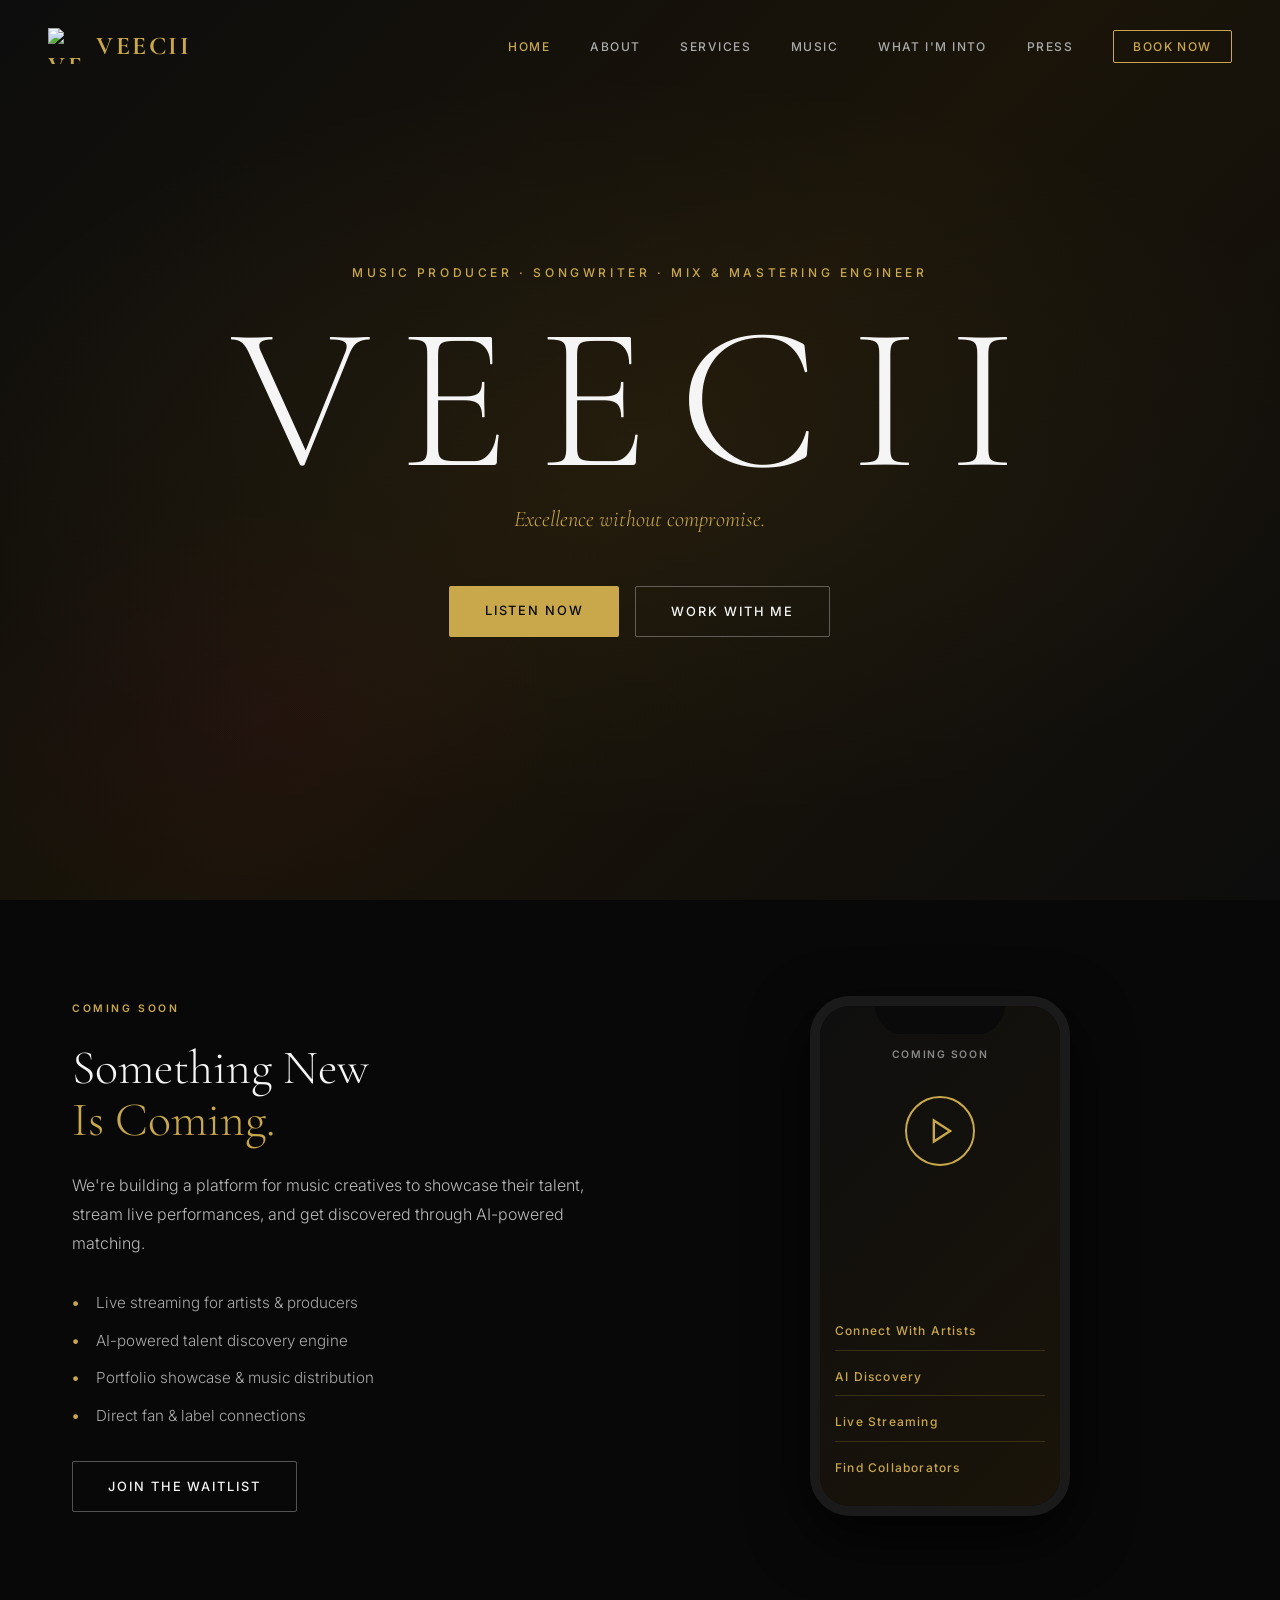
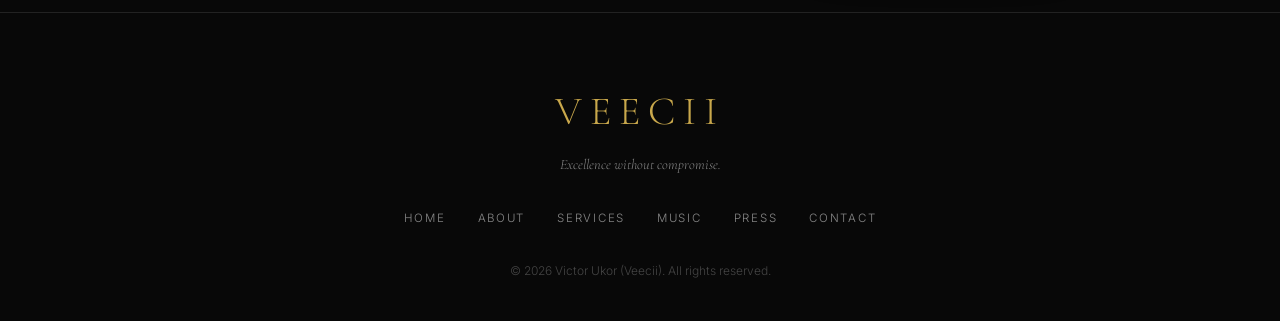
==== index.html @ 0ed98b61 "Add files via upload first website" ====
<!DOCTYPE html>
<html lang="en">
<head>
  <meta charset="UTF-8" />
  <meta name="viewport" content="width=device-width, initial-scale=1.0" />
  <title>VEECII | Victor Ukor</title>
  <link rel="stylesheet" href="style.css" />
  <link href="https://fonts.googleapis.com/css2?family=Cormorant+Garamond:wght@300;400;600;700&family=Inter:wght@300;400;500;600&display=swap" rel="stylesheet" />
</head>
<body>

  <!-- NAV -->
  <nav id="navbar">
    <a class="nav-logo" href="./index.html">
      <img src="https://res.cloudinary.com/dcmpmiurf/image/upload/q_auto/f_auto/v1778636000/vc_pro_vyt9ii.jpg" alt="VEECII logo" class="nav-logo-image" />
      <span>VEECII</span>
    </a>
    <button class="nav-toggle" id="navToggle" aria-label="Toggle menu" aria-controls="navLinks" aria-expanded="false">
      <span></span><span></span><span></span>
    </button>
    <ul class="nav-links" id="navLinks">
      <li><a href="./index.html" class="active">Home</a></li>
      <li><a href="about/index.html">About</a></li>
      <li><a href="services/index.html">Services</a></li>
      <li><a href="music/index.html">Music</a></li>
      <li><a href="into/index.html">What I'm Into</a></li>
      <li><a href="press/index.html">Press</a></li>
      <li><a href="contact/index.html" class="nav-cta">BOOK NOW</a></li>
    </ul>
  </nav>

  <!-- HERO -->
  <section id="hero">
    <div class="hero-overlay"></div>
    <div class="hero-content">
      <p class="hero-eyebrow">Music Producer · Songwriter · Mix & Mastering Engineer</p>
      <h1 class="hero-title">VEECII</h1>
      <p class="hero-tagline">Excellence without compromise.</p>
      <div class="hero-actions">
        <a href="music/index.html" class="btn btn-primary">Listen Now</a>
        <a href="contact/index.html" class="btn btn-outline">Work With Me</a>
      </div>
    </div>
  </section>

  <!-- COMING SOON -->
  <section id="coming-soon" class="coming-soon-section">
    <div class="container">
      <div class="coming-soon-content">
        <div class="coming-soon-text">
          <span class="coming-soon-label">COMING SOON</span>
          <h2 class="coming-soon-heading">
            Something New<br>
            <span class="highlight">Is Coming.</span>
          </h2>
          <p class="coming-soon-description">
            We're building a platform for music creatives to showcase their talent, stream live performances, and get discovered through AI-powered matching.
          </p>
          <ul class="coming-soon-features">
            <li>Live streaming for artists & producers</li>
            <li>AI-powered talent discovery engine</li>
            <li>Portfolio showcase & music distribution</li>
            <li>Direct fan & label connections</li>
          </ul>
          <a href="contact/index.html?inquiry=waitlist" class="btn btn-outline">JOIN THE WAITLIST</a>
        </div>
        <div class="coming-soon-mockup">
          <div class="phone-frame">
            <div class="phone-notch"></div>
            <div class="phone-content">
              <div class="phone-header">COMING SOON</div>
              <div class="phone-play-btn">
                <svg viewBox="0 0 24 24" fill="none" stroke="currentColor" stroke-width="2">
                  <polygon points="5 3 19 12 5 21 5 3"></polygon>
                </svg>
              </div>
              <div class="phone-visualizer">
                <span></span><span></span><span></span><span></span><span></span><span></span><span></span><span></span>
              </div>
              <div class="phone-menu">
                <div class="phone-menu-item">Connect with Artists</div>
                <div class="phone-menu-item">AI Discovery</div>
                <div class="phone-menu-item">Live Streaming</div>
                <div class="phone-menu-item">Find Collaborators</div>
              </div>
            </div>
          </div>
        </div>
      </div>
    </div>
  </section>

  <!-- FOOTER -->
  <footer>
    <div class="container">
      <div class="footer-logo">VEECII</div>
      <p class="footer-tagline">Excellence without compromise.</p>
      <div class="footer-links">
        <a href="./index.html">Home</a>
        <a href="about/index.html">About</a>
        <a href="services/index.html">Services</a>
        <a href="music/index.html">Music</a>
        <a href="press/index.html">Press</a>
        <a href="contact/index.html">Contact</a>
      </div>
      <p class="footer-copy">&copy; 2026 Victor Ukor (Veecii). All rights reserved.</p>
    </div>
  </footer>

  <script src="script.js"></script>
</body>
</html>
---- style.css ----
/* ============================
   VEECII — Dark Gold Theme
   ============================ */

:root {
  --black: #080808;
  --dark: #111111;
  --card: #161616;
  --border: #222222;
  --gold: #c9a84c;
  --gold-light: #e2c47a;
  --white: #f5f5f5;
  --muted: #888888;
  --pink: #f20374;
  --font-serif: 'Cormorant Garamond', Georgia, serif;
  --font-sans: 'Inter', system-ui, sans-serif;
  --max: 1200px;
  --transition: 0.35s ease;
}

*, *::before, *::after { box-sizing: border-box; margin: 0; padding: 0; }

html { scroll-behavior: smooth; font-size: 16px; }

body {
  background: var(--black);
  color: var(--white);
  font-family: var(--font-sans);
  font-weight: 300;
  line-height: 1.7;
  overflow-x: hidden;
}

img { display: block; max-width: 100%; height: auto; }
a { color: inherit; text-decoration: none; }

/* ── UTILITY ── */
.container { max-width: var(--max); margin: 0 auto; padding: 0 2rem; }
.center { text-align: center; }

h1, h2, h3, h4 { font-family: var(--font-serif); font-weight: 400; line-height: 1.15; }
h2 { font-size: clamp(2rem, 5vw, 3.5rem); margin-bottom: 1.5rem; }
h3 { font-size: 1.4rem; margin-bottom: 0.75rem; }
h4 { font-size: 1.1rem; }
em { font-style: italic; color: var(--gold); }
strong { font-weight: 600; color: var(--gold-light); }

p { margin-bottom: 1rem; color: #ccc; }

.section-label {
  display: block;
  font-family: var(--font-sans);
  font-size: 0.7rem;
  font-weight: 600;
  letter-spacing: 0.25em;
  text-transform: uppercase;
  color: var(--gold);
  margin-bottom: 1rem;
}
.section-label.center { text-align: center; }

section { padding: 6rem 0; }

.split {
  display: grid;
  grid-template-columns: 1fr 1fr;
  gap: 5rem;
  align-items: center;
}
.split.reverse { direction: rtl; }
.split.reverse > * { direction: ltr; }

/* ── BUTTONS ── */
.btn {
  display: inline-block;
  font-family: var(--font-sans);
  font-size: 0.8rem;
  font-weight: 500;
  letter-spacing: 0.15em;
  text-transform: uppercase;
  padding: 0.85rem 2.2rem;
  border-radius: 2px;
  transition: all var(--transition);
  cursor: pointer;
  border: none;
}
.btn-primary {
  background: var(--gold);
  color: var(--black);
}
.btn-primary:hover { background: var(--gold-light); transform: translateY(-2px); }

.btn-outline {
  background: transparent;
  color: var(--white);
  border: 1px solid rgba(255,255,255,0.3);
}
.btn-outline:hover { border-color: var(--gold); color: var(--gold); transform: translateY(-2px); }
.btn.small { padding: 0.6rem 1.4rem; font-size: 0.72rem; margin-top: 1rem; }
.btn.full { width: 100%; text-align: center; }

/* ── NAV ── */
#navbar {
  position: fixed;
  top: 0; left: 0; right: 0;
  z-index: 100;
  display: flex;
  align-items: center;
  justify-content: space-between;
  padding: 1.5rem 3rem;
  transition: background var(--transition), padding var(--transition);
}
#navbar.scrolled {
  background: rgba(8,8,8,0.95);
  backdrop-filter: blur(10px);
  padding: 1rem 3rem;
  border-bottom: 1px solid var(--border);
}
.nav-logo {
  display: inline-flex;
  align-items: center;
  gap: 0.75rem;
  font-family: var(--font-serif);
  font-size: 1.6rem;
  font-weight: 700;
  letter-spacing: 0.1em;
  color: var(--gold);
  text-decoration: none;
}
.nav-logo-image {
  display: block;
  width: 36px;
  height: 36px;
  object-fit: contain;
}
.nav-links { list-style: none; display: flex; gap: 2.5rem; align-items: center; }
.nav-links a {
  font-size: 0.75rem;
  font-weight: 500;
  letter-spacing: 0.12em;
  text-transform: uppercase;
  color: #aaa;
  transition: color var(--transition);
}
.nav-links a:hover { color: var(--white); }
.nav-links a.active { color: var(--gold); }
.nav-links a.nav-cta {
  color: var(--gold);
  border: 1px solid var(--gold);
  padding: 0.5rem 1.2rem;
  border-radius: 2px;
}
.nav-links a.nav-cta:hover { background: var(--gold); color: var(--black); }

.nav-toggle {
  display: none;
  flex-direction: column;
  gap: 5px;
  background: none;
  border: none;
  cursor: pointer;
  padding: 4px;
}
.nav-toggle span {
  display: block;
  width: 24px;
  height: 1.5px;
  background: var(--white);
  transition: all var(--transition);
}

/* ── HERO ── */
#hero {
  position: relative;
  min-height: 100vh;
  display: flex;
  align-items: center;
  justify-content: center;
  padding: 0;
  background: linear-gradient(135deg, #0d0d0d 0%, #1a1409 50%, #0d0d0d 100%);
  overflow: hidden;
}
#hero::before {
  content: '';
  position: absolute;
  inset: 0;
  background:
    radial-gradient(ellipse 80% 60% at 50% 50%, rgba(201,168,76,0.06) 0%, transparent 70%),
    radial-gradient(ellipse 40% 40% at 20% 80%, rgba(242,3,116,0.04) 0%, transparent 60%);
}
.hero-overlay {
  position: absolute;
  inset: 0;
  background: url('https://cdn.gamma.app/k48zd8qwcyasqz0/generated-images/XHsKIgLBlKTa2Q8IqsBvB.png') center/cover no-repeat;
  opacity: 0.08;
}
.hero-content {
  position: relative;
  z-index: 1;
  text-align: center;
  padding: 2rem;
}
.hero-eyebrow {
  font-size: 0.75rem;
  font-weight: 500;
  letter-spacing: 0.3em;
  text-transform: uppercase;
  color: var(--gold);
  margin-bottom: 1.5rem;
}
.hero-title {
  font-family: var(--font-serif);
  font-size: clamp(5rem, 16vw, 14rem);
  font-weight: 300;
  letter-spacing: 0.15em;
  line-height: 0.9;
  color: var(--white);
  margin-bottom: 0.5rem;
}
.hero-sub {
  font-family: var(--font-sans);
  font-size: 0.85rem;
  letter-spacing: 0.35em;
  text-transform: uppercase;
  color: var(--muted);
  margin-bottom: 1rem;
}
.hero-tagline {
  font-family: var(--font-serif);
  font-size: clamp(1rem, 2vw, 1.4rem);
  font-style: italic;
  color: var(--gold);
  margin-bottom: 3rem;
}
.hero-actions { display: flex; gap: 1rem; justify-content: center; flex-wrap: wrap; }

.hero-scroll {
  position: absolute;
  bottom: 2.5rem;
  left: 50%;
  transform: translateX(-50%);
  display: flex;
  flex-direction: column;
  align-items: center;
  gap: 0.5rem;
  color: var(--muted);
  font-size: 0.65rem;
  letter-spacing: 0.2em;
  text-transform: uppercase;
}
.scroll-line {
  width: 1px;
  height: 40px;
  background: linear-gradient(to bottom, var(--gold), transparent);
  animation: scrollPulse 2s ease infinite;
}
@keyframes scrollPulse {
  0%, 100% { opacity: 1; }
  50% { opacity: 0.3; }
}

/* ── ABOUT ── */
#about { background: var(--dark); }
.about-image {
  position: relative;
  overflow: hidden;
  border-radius: 2px;
}
.about-image img {
  width: 100%;
  height: 600px;
  object-fit: cover;
  object-position: top center;
  filter: grayscale(20%);
  transition: filter var(--transition);
}
.about-image:hover img { filter: grayscale(0%); }
.about-image::after {
  content: '';
  position: absolute;
  bottom: 0; left: 0; right: 0;
  height: 40%;
  background: linear-gradient(to top, rgba(8,8,8,0.5), transparent);
}
.about-text h2 { margin-bottom: 1.5rem; }

.stats-row {
  display: flex;
  gap: 2.5rem;
  margin-top: 2.5rem;
  padding-top: 2rem;
  border-top: 1px solid var(--border);
}
.stat { display: flex; flex-direction: column; }
.stat-num {
  font-family: var(--font-serif);
  font-size: 2.8rem;
  font-weight: 300;
  color: var(--gold);
  line-height: 1;
}
.stat-label { font-size: 0.7rem; letter-spacing: 0.15em; text-transform: uppercase; color: var(--muted); margin-top: 0.3rem; }

/* ── SIGNATURE ── */
#signature { background: var(--black); }
#signature h2 { margin-bottom: 3rem; }
.signature-grid {
  display: grid;
  grid-template-columns: repeat(auto-fit, minmax(200px, 1fr));
  gap: 1.5rem;
  margin-bottom: 3rem;
}
.sig-card {
  background: var(--card);
  border: 1px solid var(--border);
  border-top: 2px solid var(--gold);
  padding: 2rem 1.5rem;
  transition: transform var(--transition), border-color var(--transition);
}
.sig-card:hover { transform: translateY(-4px); border-top-color: var(--gold-light); }
.sig-icon { font-size: 1.2rem; color: var(--gold); margin-bottom: 1rem; }
.sig-card h4 { font-family: var(--font-serif); font-size: 1rem; color: var(--white); line-height: 1.4; }
.sig-quote {
  font-family: var(--font-serif);
  font-size: 1.15rem;
  font-style: italic;
  color: #999;
  max-width: 700px;
  margin: 0 auto;
}

/* ── SERVICES ── */
#services { background: var(--dark); }
#services h2 { margin-bottom: 3rem; }
.services-grid {
  display: grid;
  grid-template-columns: repeat(3, 1fr);
  gap: 1.5px;
  background: var(--border);
}
.service-card {
  background: var(--dark);
  padding: 2.5rem 2rem;
  transition: background var(--transition);
  position: relative;
  overflow: hidden;
}
.service-card::before {
  content: '';
  position: absolute;
  bottom: 0; left: 0;
  width: 0; height: 2px;
  background: var(--gold);
  transition: width var(--transition);
}
.service-card:hover { background: var(--card); }
.service-card:hover::before { width: 100%; }
.service-num {
  font-family: var(--font-serif);
  font-size: 3rem;
  font-weight: 300;
  color: var(--border);
  line-height: 1;
  margin-bottom: 1rem;
  transition: color var(--transition);
}
.service-card:hover .service-num { color: var(--gold); }
.service-card h3 { font-size: 1.2rem; margin-bottom: 0.75rem; color: var(--white); }
.service-card p { font-size: 0.9rem; color: var(--muted); margin: 0; line-height: 1.65; }

/* ── MUSIC ── */
#music { background: var(--black); }
.music-cover {
  position: relative;
  overflow: hidden;
  border-radius: 2px;
  box-shadow: 0 30px 80px rgba(0,0,0,0.6);
}
.music-cover img {
  width: 100%;
  height: 480px;
  object-fit: cover;
  transition: transform 0.5s ease;
}
.music-cover:hover img { transform: scale(1.03); }

.music-info h2 { margin-bottom: 1rem; }
.music-info p { margin-bottom: 2rem; }

.stream-links { display: flex; flex-direction: column; gap: 0.75rem; }
.stream-link {
  display: flex;
  align-items: center;
  gap: 1rem;
  padding: 0.9rem 1.5rem;
  border: 1px solid var(--border);
  font-size: 0.8rem;
  font-weight: 500;
  letter-spacing: 0.12em;
  text-transform: uppercase;
  color: var(--white);
  transition: all var(--transition);
  border-radius: 2px;
  position: relative;
  overflow: hidden;
}
.stream-link::before {
  content: '';
  position: absolute;
  inset: 0;
  opacity: 0;
  transition: opacity var(--transition);
}
.stream-link:hover { color: var(--black); border-color: transparent; }
.stream-link:hover::before { opacity: 1; }
.stream-link.apple::before { background: #fc3c44; }
.stream-link.spotify::before { background: #1db954; }
.stream-link.youtube::before { background: #ff0000; }
.stream-link.tidal::before { background: #00ffff; }
.stream-link.amazon::before { background: #ff9900; }
.stream-link span, .stream-link:hover { position: relative; z-index: 1; }

/* ── WHAT I'M INTO ── */
#into { background: var(--dark); }
#into h2 { margin-bottom: 3rem; }
.into-grid {
  display: grid;
  grid-template-columns: repeat(2, 1fr);
  gap: 1.5rem;
}
.into-card {
  background: var(--card);
  border: 1px solid var(--border);
  padding: 2rem;
  transition: border-color var(--transition), transform var(--transition);
  border-radius: 2px;
}
.into-card:hover { border-color: rgba(201,168,76,0.3); transform: translateY(-3px); }
.into-card.featured-into {
  border-color: rgba(201,168,76,0.25);
  background: linear-gradient(135deg, var(--card), rgba(201,168,76,0.05));
}
.into-tag {
  display: inline-block;
  font-size: 0.65rem;
  font-weight: 600;
  letter-spacing: 0.2em;
  text-transform: uppercase;
  color: var(--gold);
  background: rgba(201,168,76,0.1);
  padding: 0.25rem 0.75rem;
  border-radius: 20px;
  margin-bottom: 1rem;
}
.into-card h3 { font-size: 1.2rem; margin-bottom: 0.75rem; color: var(--white); }
.into-card p { font-size: 0.9rem; color: var(--muted); margin: 0; }

/* ── PRESS ── */
#press { background: var(--black); }
#press h2 { margin-bottom: 3rem; }
.press-grid { display: grid; grid-template-columns: repeat(2, 1fr); gap: 1.5px; background: var(--border); }
.press-card {
  display: flex;
  flex-direction: column;
  justify-content: space-between;
  background: var(--black);
  padding: 2.5rem 2rem;
  transition: background var(--transition);
  position: relative;
}
.press-card:hover { background: var(--card); }
.press-source {
  font-size: 0.65rem;
  font-weight: 600;
  letter-spacing: 0.2em;
  text-transform: uppercase;
  color: var(--gold);
  margin-bottom: 1rem;
  display: block;
}
.press-card h4 {
  font-family: var(--font-serif);
  font-size: 1.1rem;
  color: var(--white);
  line-height: 1.4;
  flex: 1;
}
.press-arrow {
  display: block;
  font-size: 1.5rem;
  color: var(--gold);
  margin-top: 1.5rem;
  transition: transform var(--transition);
}
.press-card:hover .press-arrow { transform: translateX(6px); }

/* ── CONTACT ── */
#contact { background: var(--dark); }
.contact-sub { color: var(--muted); margin-bottom: 4rem; font-size: 1rem; }
.contact-wrap {
  display: grid;
  grid-template-columns: 1fr 1.5fr;
  gap: 5rem;
  align-items: start;
}
.contact-info { display: flex; flex-direction: column; gap: 2rem; }
.contact-item { display: flex; flex-direction: column; gap: 0.4rem; }
.contact-label {
  font-size: 0.65rem;
  font-weight: 600;
  letter-spacing: 0.2em;
  text-transform: uppercase;
  color: var(--gold);
}
.contact-item a {
  color: var(--white);
  font-size: 0.95rem;
  transition: color var(--transition);
}
.contact-item a:hover { color: var(--gold); }
.social-links { display: flex; flex-direction: column; gap: 0.4rem; }

.contact-form { display: flex; flex-direction: column; gap: 1rem; }
.form-group { display: flex; flex-direction: column; }
.form-group input,
.form-group select,
.form-group textarea {
  background: var(--card);
  border: 1px solid var(--border);
  color: var(--white);
  padding: 0.9rem 1.2rem;
  font-family: var(--font-sans);
  font-size: 0.9rem;
  font-weight: 300;
  border-radius: 2px;
  outline: none;
  transition: border-color var(--transition);
  width: 100%;
  -webkit-appearance: none;
}
.form-group select { cursor: pointer; }
.form-group input::placeholder,
.form-group textarea::placeholder { color: var(--muted); }
.form-group input:focus,
.form-group select:focus,
.form-group textarea:focus { border-color: var(--gold); }
.form-group textarea { resize: vertical; min-height: 130px; }
.form-group select option { background: var(--card); }
.form-note { font-size: 0.85rem; text-align: center; color: var(--gold); margin-top: 0.5rem; }

/* ── PAGE HEADER (subpages) ── */
.page-header {
  padding: 10rem 0 5rem;
  background: var(--dark);
  text-align: center;
  border-bottom: 1px solid var(--border);
}
.page-header .section-label { margin-bottom: 0.75rem; }
.page-header h1 {
  font-size: clamp(2.8rem, 7vw, 6rem);
  font-weight: 300;
  letter-spacing: 0.05em;
  color: var(--white);
}
.page-header h1 em { color: var(--gold); }

/* ── FOOTER ── */
footer {
  background: var(--black);
  border-top: 1px solid var(--border);
  padding: 4rem 0 2.5rem;
  text-align: center;
}
.footer-logo {
  font-family: var(--font-serif);
  font-size: 2.5rem;
  font-weight: 300;
  letter-spacing: 0.2em;
  color: var(--gold);
  margin-bottom: 0.5rem;
}
.footer-tagline {
  font-family: var(--font-serif);
  font-style: italic;
  color: var(--muted);
  font-size: 0.9rem;
  margin-bottom: 2rem;
}
.footer-links {
  display: flex;
  justify-content: center;
  gap: 2rem;
  flex-wrap: wrap;
  margin-bottom: 2rem;
}
.footer-links a {
  font-size: 0.72rem;
  letter-spacing: 0.15em;
  text-transform: uppercase;
  color: var(--muted);
  transition: color var(--transition);
}
.footer-links a:hover { color: var(--gold); }
.footer-copy { font-size: 0.75rem; color: #444; margin: 0; }

/* ── COMING SOON ── */
.coming-soon-section { background: var(--black); }
.coming-soon-content {
  display: grid;
  grid-template-columns: 1fr 1fr;
  gap: 4rem;
  align-items: center;
}
.coming-soon-label {
  display: block;
  font-size: 0.65rem;
  font-weight: 600;
  letter-spacing: 0.25em;
  text-transform: uppercase;
  color: var(--gold);
  margin-bottom: 1.5rem;
}
.coming-soon-heading {
  font-family: var(--font-serif);
  font-size: clamp(2rem, 5vw, 3rem);
  font-weight: 300;
  line-height: 1.1;
  color: var(--white);
  margin-bottom: 1.5rem;
}
.coming-soon-heading .highlight { color: var(--gold); }
.coming-soon-description {
  font-size: 1rem;
  color: #bbb;
  margin-bottom: 2rem;
  line-height: 1.8;
}
.coming-soon-features {
  list-style: none;
  margin-bottom: 2rem;
}
.coming-soon-features li {
  font-size: 0.95rem;
  color: #aaa;
  margin-bottom: 0.75rem;
  padding-left: 1.5rem;
  position: relative;
}
.coming-soon-features li::before {
  content: '•';
  position: absolute;
  left: 0;
  color: var(--gold);
  font-weight: bold;
}

.coming-soon-mockup {
  display: flex;
  justify-content: center;
  align-items: center;
}
.phone-frame {
  position: relative;
  width: 260px;
  height: 520px;
  background: #0a0a0a;
  border: 10px solid #1a1a1a;
  border-radius: 40px;
  overflow: hidden;
  box-shadow: 0 20px 60px rgba(0,0,0,0.8);
}
.phone-frame::before {
  content: '';
  position: absolute;
  top: 0;
  left: 50%;
  transform: translateX(-50%);
  width: 130px;
  height: 26px;
  background: #0a0a0a;
  border-radius: 0 0 30px 30px;
  z-index: 10;
}
.phone-notch {
  position: absolute;
  top: 8px;
  left: 50%;
  transform: translateX(-50%);
  width: 120px;
  height: 20px;
  background: #0a0a0a;
  border-radius: 0 0 20px 20px;
  z-index: 11;
}
.phone-content {
  width: 100%;
  height: 100%;
  padding: 40px 0 20px;
  display: flex;
  flex-direction: column;
  align-items: center;
  justify-content: space-between;
  background: linear-gradient(135deg, #0f0f0f 0%, #1a1409 100%);
}
.phone-header {
  font-size: 0.65rem;
  font-weight: 600;
  letter-spacing: 0.15em;
  text-transform: uppercase;
  color: #888;
}
.phone-play-btn {
  display: flex;
  align-items: center;
  justify-content: center;
  width: 70px;
  height: 70px;
  border: 2px solid var(--gold);
  border-radius: 50%;
  color: var(--gold);
}
.phone-play-btn svg {
  width: 28px;
  height: 28px;
  margin-left: 3px;
}
.phone-visualizer {
  display: flex;
  gap: 4px;
  align-items: flex-end;
  height: 50px;
  margin: 1rem 0;
}
.phone-visualizer span {
  width: 4px;
  background: var(--gold);
  border-radius: 2px;
  display: block;
  animation: wave 0.8s ease-in-out infinite;
}
.phone-visualizer span:nth-child(1) { animation-delay: 0s; }
.phone-visualizer span:nth-child(2) { animation-delay: 0.1s; }
.phone-visualizer span:nth-child(3) { animation-delay: 0.2s; }
.phone-visualizer span:nth-child(4) { animation-delay: 0.3s; }
.phone-visualizer span:nth-child(5) { animation-delay: 0.2s; }
.phone-visualizer span:nth-child(6) { animation-delay: 0.1s; }
.phone-visualizer span:nth-child(7) { animation-delay: 0s; }
.phone-visualizer span:nth-child(8) { animation-delay: 0.1s; }

@keyframes wave {
  0%, 100% { height: 8px; }
  50% { height: 32px; }
}
.phone-menu {
  width: 100%;
  padding: 0 15px;
  display: flex;
  flex-direction: column;
  gap: 8px;
}
.phone-menu-item {
  font-size: 0.75rem;
  font-weight: 500;
  letter-spacing: 0.1em;
  text-transform: capitalize;
  color: var(--gold);
  padding: 8px 0;
  border-bottom: 1px solid rgba(201, 168, 76, 0.2);
}
.phone-menu-item:last-child { border-bottom: none; }

/* ── FADE IN ANIMATION ── */
.fade-in {
  opacity: 0;
  transform: translateY(30px);
  transition: opacity 0.7s ease, transform 0.7s ease;
}
.fade-in.visible { opacity: 1; transform: translateY(0); }

/* ── RESPONSIVE ── */
@media (max-width: 1024px) {
  .services-grid { grid-template-columns: repeat(2, 1fr); }
}

@media (max-width: 768px) {
  #navbar { padding: 1.2rem 1.5rem; }
  #navbar.scrolled { padding: 1rem 1.5rem; }

  .nav-links {
    display: none;
    flex-direction: column;
    position: fixed;
    top: 0; right: 0;
    width: 75vw;
    max-width: 320px;
    height: 100vh;
    background: rgba(10,10,10,0.98);
    backdrop-filter: blur(15px);
    padding: 5rem 2rem 2rem;
    gap: 1.5rem;
    border-left: 1px solid var(--border);
    z-index: 99;
  }
  .nav-links.open { display: flex; }
  .nav-links a { font-size: 1rem; }
  .nav-toggle { display: flex; z-index: 101; }

  .split, .split.reverse {
    grid-template-columns: 1fr;
    direction: ltr;
    gap: 2.5rem;
  }
  .about-image img { height: 400px; }
  .music-cover img { height: 350px; }

  .services-grid { grid-template-columns: 1fr; }
  .into-grid { grid-template-columns: 1fr; }
  .coming-soon-content { grid-template-columns: 1fr; gap: 2.5rem; }
  .phone-frame { width: 220px; height: 440px; }
  .press-grid { grid-template-columns: 1fr; }
  .contact-wrap { grid-template-columns: 1fr; gap: 3rem; }

  .stats-row { gap: 1.5rem; }
  section { padding: 4rem 0; }
}

@media (max-width: 480px) {
  .hero-title { font-size: clamp(4rem, 20vw, 8rem); }
  .stream-links { gap: 0.5rem; }
}
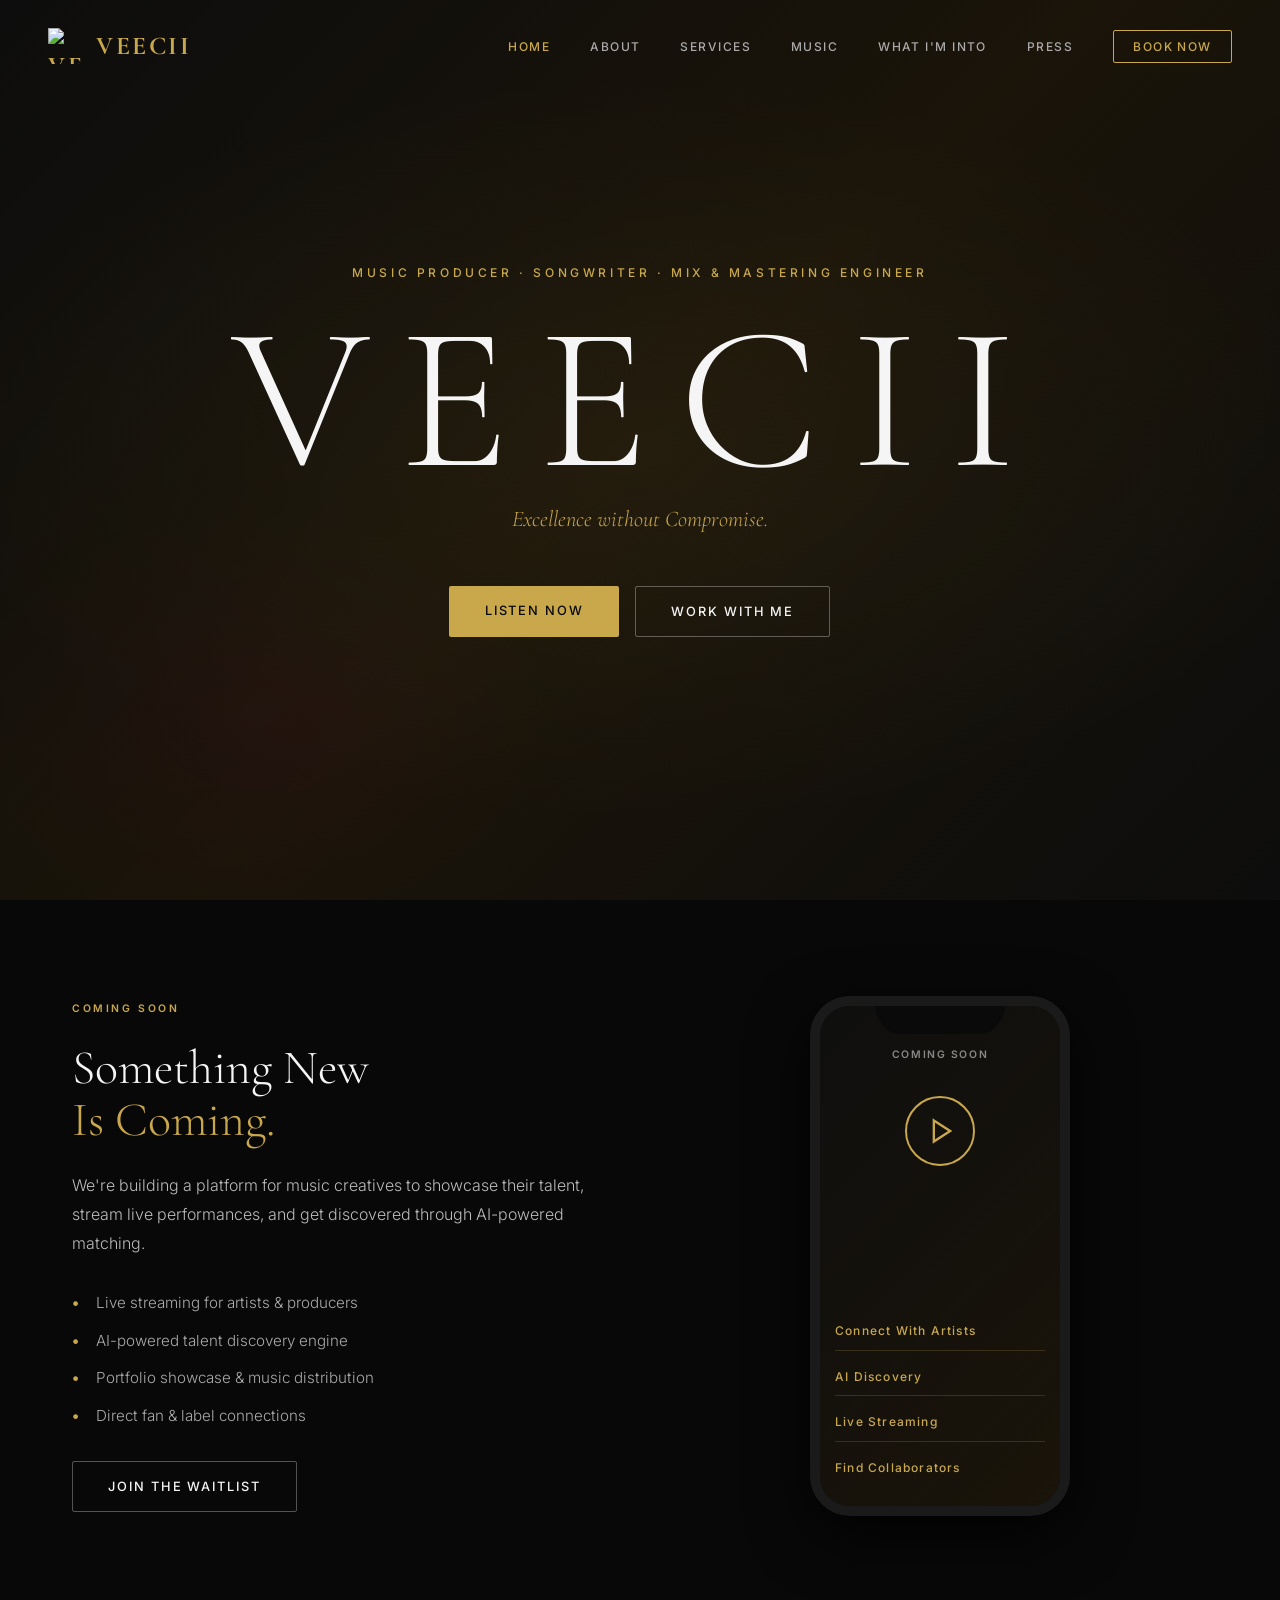
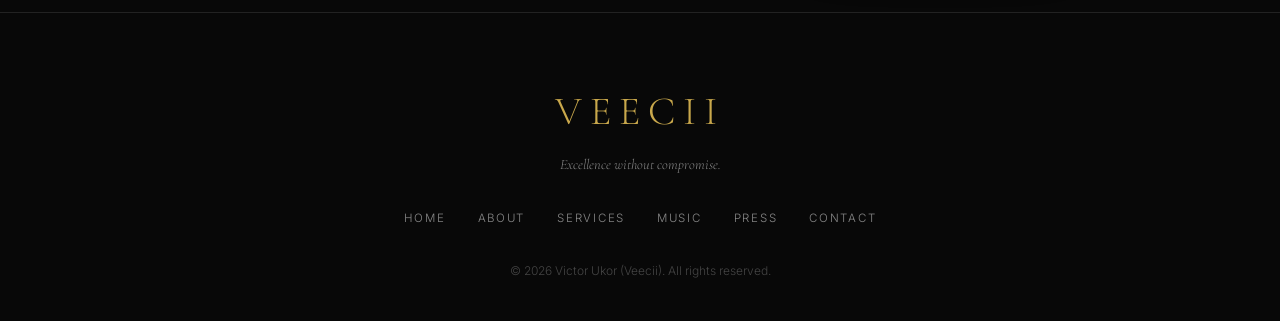
==== commit f3427e01: "Add files via upload Typo errors changes" ====
--- a/index.html
+++ b/index.html
@@ -35,7 +35,7 @@
     <div class="hero-content">
       <p class="hero-eyebrow">Music Producer · Songwriter · Mix & Mastering Engineer</p>
       <h1 class="hero-title">VEECII</h1>
-      <p class="hero-tagline">Excellence without compromise.</p>
+      <p class="hero-tagline">Excellence without Compromise.</p>
       <div class="hero-actions">
         <a href="music/index.html" class="btn btn-primary">Listen Now</a>
         <a href="contact/index.html" class="btn btn-outline">Work With Me</a>
